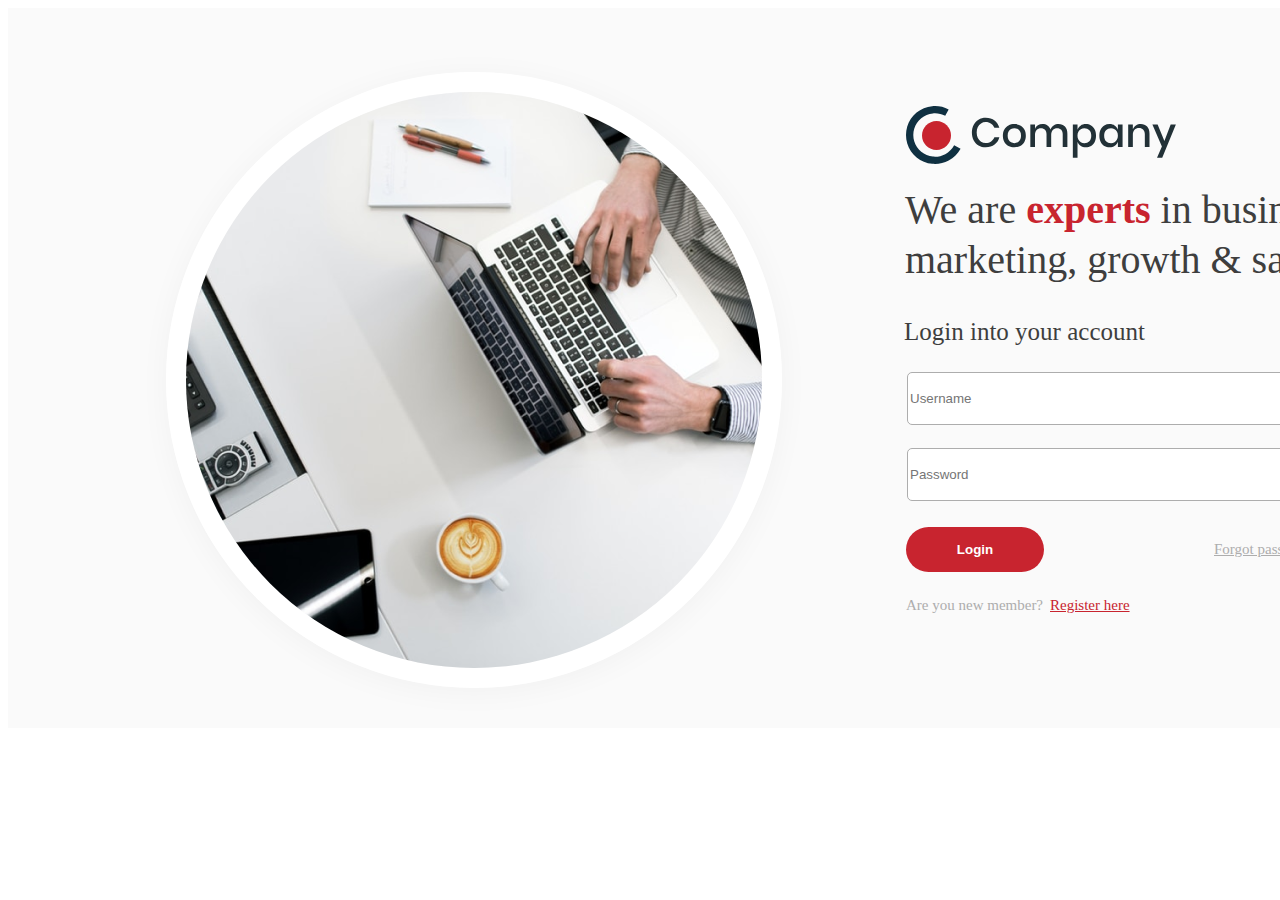
==== index.html @ 19c39835 "First task of Assignment 1" ====
<!DOCTYPE html>
<html lang="en">
<head>
    <meta charset="UTF-8">
    <meta name="viewport" content="width=device-width, initial-scale=1.0">
    <title>Assignment 1</title>
    <meta name="viewport" content="width=1560px,height=720px, initial-scale=1.0">
    <link rel="stylesheet" href="css/style.css">
</head>
<body>
    <div class="main">
            <div>
                <img src="images/hero-image.png" alt="hero-image" id="hero-image">
            </div>  
            
            <div>
                <img src="images/logo.svg" alt="logo" id="logo">
    
                <b id="tag-line">We are <b id="experts">experts</b> in business,<br>marketing, growth & sales.</b>

                <b id="login-text">Login into your account</b>
           
            
                <input type="text" name="username" id="uname" placeholder="Username">
            
            
                <input type="password" name="password" id="pass" placeholder="Password">
            
            
                <button id="login-button" title="Login"><b id="login-button-text">Login</b></button>
            
                <a href="" id="forgot-pass">Forgot password?</a>
           
            
                <b id="member">Are you new member?</b>
            
                <a id="new-registration" href="">Register here</a>
            </div>

    </div>
</body>
</html>
---- css/style.css ----
.main{
    top: 0px;
    left: 0px;
    width: 1560px;
    height: 720px;
    background: #FAFAFA 0% 0% no-repeat padding-box;
    opacity: 1;

}
/* 
.login{
    position: absolute;
    right: 818px;
    top: 72px;
    left: 166px;
    bottom: 72px;
    
} */

#hero-image{
    position: absolute;
    border-radius: 50%;
    top: 72px;
    left: 166px;
    width: 576px;
    height: 576px;
    background: transparent url('img/Ellipse 2.png') 0% 0% no-repeat padding-box;
    box-shadow: 0px 4px 31px #0000000A;
    border: 20px solid #FFFFFF;
    opacity: 1; 
}

#logo{
    position: absolute;
    top: 106px;
    left: 906px;
    width: 272px;
    height: 58px;
    /* UI Properties */
    opacity: 1;
}

#tag-line{
    position: absolute;
    top: 183px;
    left: 905px;
    width: 500px;
    height: 100px;
    text-align: left;
    font: normal normal 300 40px/47px Roboto;
    letter-spacing: 0px;
    color: #3E3E3E;
    opacity: 1;    
}

#experts{
    top: 183px;
    left: 1036px;
    width: 137px;
    height: 53px;
    text-align: left;
    font: normal normal 900 40px/53px Roboto;
    letter-spacing: 0px;
    color: #C8242F;
    opacity: 1;
    
}

#login-text{
    position: absolute;
    top: 315px;
    left: 904px;
    width: 260px;
    height: 33px;
    text-align: left;
    font: normal normal normal 25px/33px Roboto;
    letter-spacing: 0px;
    color: #3E3E3E;
    opacity: 1;    
}

#uname{
    position: absolute;
    top: 372px;
    left: 907px;
    width: 429px;
    height: 49px;
    background: #FFFFFF 0% 0% no-repeat padding-box;
    border: 1px solid #ADADAD;
    border-radius: 5px;
    opacity: 1;    
}



#pass{
    position: absolute;
    top: 448px;
    left: 907px;
    width: 429px;
    height: 49px;
    background: #FFFFFF 0% 0% no-repeat padding-box;
    border: 1px solid #ADADAD;
    border-radius: 5px;
    opacity: 1;    
}

#login-button{
    position: absolute;
    top: 527px;
    left: 906px;
    width: 138px;
    height: 45px;
    background: #C8242F 0% 0% no-repeat padding-box;
    border-radius: 23px;
    border: none;
    opacity: 1;
     
      
}

#login-button-text{
    top: 537px;
    left: 953px;
    width: 45px;
    height: 24px;
    text-align: left;
    font: normal normal medium 18px/24px Roboto;
    letter-spacing: 0px;
    color: #FFFFFF;
    opacity: 1;
}

#forgot-pass{
    position: absolute;
    top: 539px;
    left: 1214px;
    width: 121px;
    height: 20px;
    text-align: left;
    font: normal normal normal 15px/20px Roboto;
    letter-spacing: 0px;
    color: #ADADAD;
    opacity: 1;    
}

#member{
    position: absolute;
    top: 595px;
    left: 906px;
    width: 160px;
    height: 20px;
    text-align: left;
    font: normal normal normal 15px/20px Roboto;
    letter-spacing: 0px;
    color: #ADADAD;
    opacity: 1;
        
}

#new-registration{
    position: absolute;
    top: 595px;
    left: 1050px;
    width: 88px;
    height: 20px;
    text-align: left;
    font: normal normal normal 15px/20px Roboto;
    letter-spacing: 0px;
    color: #C8242F;
    opacity: 1;
        
}
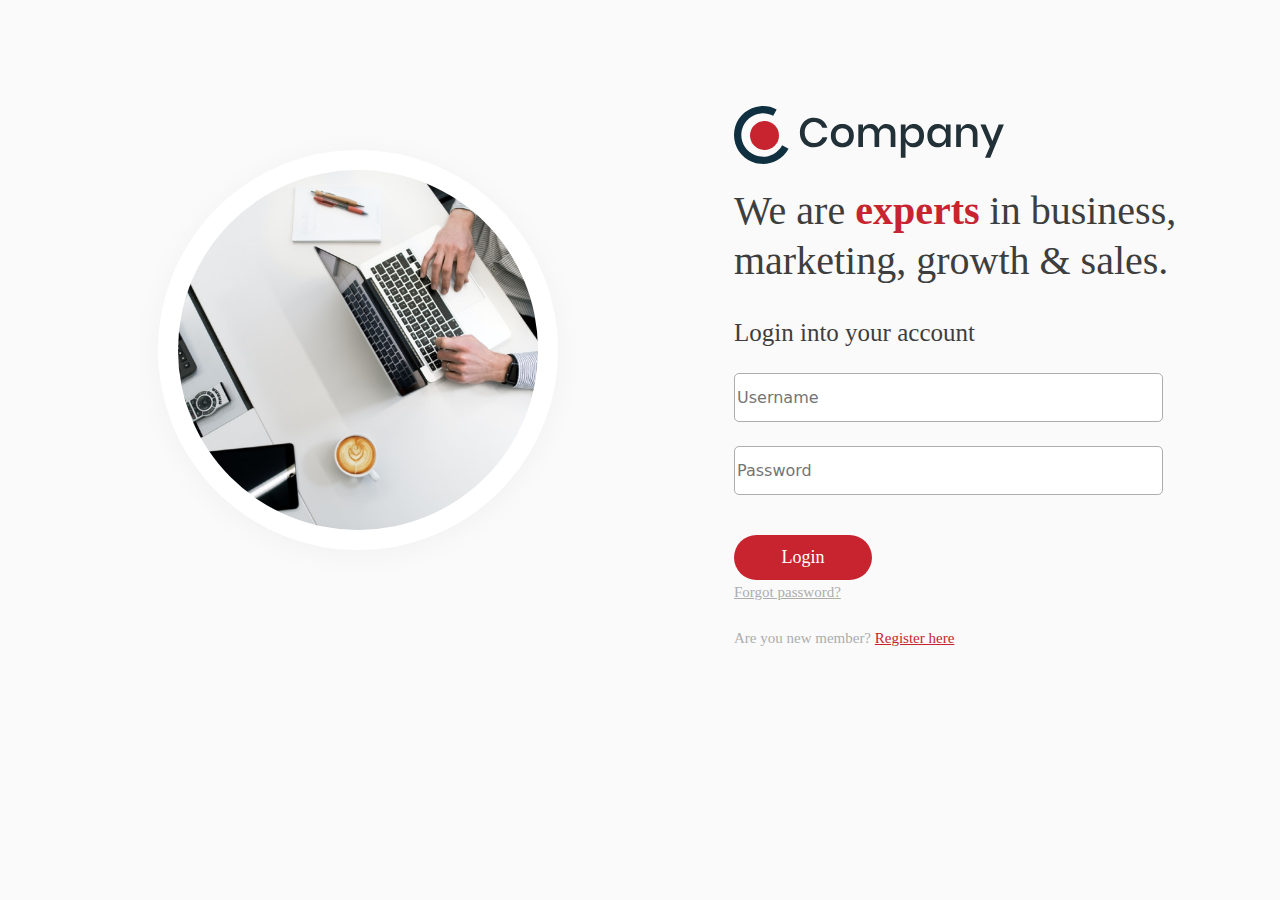
==== commit c3d578d0: "Assignment 3 task1 complted, task2 remaining" ====
--- a/index.html
+++ b/index.html
@@ -3,18 +3,19 @@
 <head>
     <meta charset="UTF-8">
     <meta name="viewport" content="width=device-width, initial-scale=1.0">
-    <title>Assignment 1</title>
-    <meta name="viewport" content="width=1560px,height=720px, initial-scale=1.0">
+    <title>Login Page</title>
     <link rel="stylesheet" href="css/style.css">
+    <link rel="stylesheet" href="css/bootstrap.min.css">
 </head>
 <body>
-    <div class="main">
-            <div>
-                <img src="images/hero-image.png" alt="hero-image" id="hero-image">
+    <div class="container-fluid">
+        <div class="row">
+            <div class="col-xl-6 class1" >
+                <img src="images/hero-image.png" alt="hero-image" id="hero-image" class="img-fluid" width="526px" height="526px">
             </div>  
             
-            <div>
-                <img src="images/logo.svg" alt="logo" id="logo">
+            <div class="col-xl-6" >
+                <img src="images/logo.svg" alt="logo" id="index-logo" class="img-fluid">
     
                 <b id="tag-line">We are <b id="experts">experts</b> in business,<br>marketing, growth & sales.</b>
 
@@ -27,15 +28,16 @@
                 <input type="password" name="password" id="pass" placeholder="Password">
             
             
-                <button id="login-button" title="Login"><b id="login-button-text">Login</b></button>
+                <button id="login-button" title="Login"><span>Login</span></button> 
             
-                <a href="" id="forgot-pass">Forgot password?</a>
+                <span><a href="" id="forgot-pass">Forgot password?</a></span>
            
             
-                <b id="member">Are you new member?</b>
+                <span id="member">Are you new member? <span><a id="new-registration" href="">Register here</a></span></span>
             
-                <a id="new-registration" href="">Register here</a>
+                
             </div>
+        </div>
 
     </div>
 </body>
--- a/css/style.css
+++ b/css/style.css
@@ -1,49 +1,38 @@
-.main{
+*{
     top: 0px;
     left: 0px;
-    width: 1560px;
-    height: 720px;
+    /* width: 1560px;
+    height: 720px; */
     background: #FAFAFA 0% 0% no-repeat padding-box;
     opacity: 1;
 
 }
-/* 
-.login{
-    position: absolute;
-    right: 818px;
-    top: 72px;
-    left: 166px;
-    bottom: 72px;
-    
-} */
 
 #hero-image{
-    position: absolute;
+    margin-right: 82px;
+    margin-top: 72px;
+    margin-left: 146px;
+    width: 556px;
+    height: 556px;
     border-radius: 50%;
-    top: 72px;
-    left: 166px;
-    width: 576px;
-    height: 576px;
     background: transparent url('img/Ellipse 2.png') 0% 0% no-repeat padding-box;
     box-shadow: 0px 4px 31px #0000000A;
     border: 20px solid #FFFFFF;
-    opacity: 1; 
-}
-
-#logo{
-    position: absolute;
-    top: 106px;
-    left: 906px;
+}
+
+#index-logo{
+    margin-left: 82px;
+    margin-top: 106px;
+    margin-right: 382px;
     width: 272px;
     height: 58px;
-    /* UI Properties */
-    opacity: 1;
 }
 
 #tag-line{
-    position: absolute;
-    top: 183px;
-    left: 905px;
+    display: block;
+    margin-top: 20px;
+    margin-left: 82px;
+    /* margin-bottom: 32px; */
     width: 500px;
     height: 100px;
     text-align: left;
@@ -54,8 +43,6 @@
 }
 
 #experts{
-    top: 183px;
-    left: 1036px;
     width: 137px;
     height: 53px;
     text-align: left;
@@ -67,8 +54,9 @@
 }
 
 #login-text{
-    position: absolute;
-    top: 315px;
+    display: block;
+    margin-left: 82px;
+    margin-top: 32px;
     left: 904px;
     width: 260px;
     height: 33px;
@@ -80,9 +68,9 @@
 }
 
 #uname{
-    position: absolute;
-    top: 372px;
-    left: 907px;
+    display: block;
+    margin-left: 82px;
+    margin-top: 24px;
     width: 429px;
     height: 49px;
     background: #FFFFFF 0% 0% no-repeat padding-box;
@@ -94,9 +82,9 @@
 
 
 #pass{
-    position: absolute;
-    top: 448px;
-    left: 907px;
+    display: block;
+    margin-left: 82px;
+    margin-top: 24px;
     width: 429px;
     height: 49px;
     background: #FFFFFF 0% 0% no-repeat padding-box;
@@ -106,62 +94,51 @@
 }
 
 #login-button{
-    position: absolute;
-    top: 527px;
-    left: 906px;
+    margin-right: 170px;
+    display: block;
+    margin-left: 82px;
+    margin-top: 40px;
     width: 138px;
     height: 45px;
     background: #C8242F 0% 0% no-repeat padding-box;
     border-radius: 23px;
     border: none;
     opacity: 1;
-     
-      
-}
-
-#login-button-text{
-    top: 537px;
-    left: 953px;
-    width: 45px;
-    height: 24px;
-    text-align: left;
-    font: normal normal medium 18px/24px Roboto;
-    letter-spacing: 0px;
+}
+
+#login-button span{
+    text-align: left;
+    font: normal normal normal 18px/24px Roboto;
+    letter-spacing: 0px;
+    background:#C8242F;
     color: #FFFFFF;
     opacity: 1;
 }
 
 #forgot-pass{
-    position: absolute;
-    top: 539px;
-    left: 1214px;
-    width: 121px;
+    margin-left: 82px;
+    text-align: left;
+    font: normal normal normal 15px/20px Roboto;
+    letter-spacing: 0px;
+    color: #ADADAD;
+    opacity: 1;    
+}
+
+#member{
+    display: block;
+    margin-left: 82px;
+    margin-top: 24px;
+    width: 250px;
     height: 20px;
     text-align: left;
     font: normal normal normal 15px/20px Roboto;
     letter-spacing: 0px;
     color: #ADADAD;
-    opacity: 1;    
-}
-
-#member{
-    position: absolute;
-    top: 595px;
-    left: 906px;
-    width: 160px;
-    height: 20px;
-    text-align: left;
-    font: normal normal normal 15px/20px Roboto;
-    letter-spacing: 0px;
-    color: #ADADAD;
     opacity: 1;
         
 }
 
 #new-registration{
-    position: absolute;
-    top: 595px;
-    left: 1050px;
     width: 88px;
     height: 20px;
     text-align: left;
@@ -170,4 +147,161 @@
     color: #C8242F;
     opacity: 1;
         
-}+}
+
+/* Responsive css */
+
+@media (max-width:1399px){
+    #hero-image{
+        margin-right: 150px;
+        margin-top: 150px;
+        margin-left: 146px;
+        width: 400px;
+        height: 400px;
+        border-radius: 50%;
+        background: transparent url('img/Ellipse 2.png') 0% 0% no-repeat padding-box;
+        box-shadow: 0px 4px 31px #0000000A;
+        border: 20px solid #FFFFFF;
+    }
+}
+
+@media (max-width:1199px){
+    .class1{
+        height: 0px;
+        width: 0px;
+        visibility: hidden;
+    }
+}
+
+@media (max-width:549px){
+
+    #index-logo{
+        margin-left: 30px;
+        margin-top: 40px;
+        margin-right: 382px;
+        width: 272px;
+        height: 58px;
+    }
+
+
+
+    #tag-line{
+        margin-top: 20px;
+        margin-left: 30px;
+        /* margin-bottom: 32px; */
+        text-align: left;
+        font: normal normal 300 20px/32px Roboto;
+        letter-spacing: 0px;
+        color: #3E3E3E;
+        opacity: 1;    
+    }
+    
+    #experts{
+        width: 137px;
+        height: 53px;
+        text-align: left;
+        font: normal normal 900 20px/32px Roboto;
+        letter-spacing: 0px;
+        color: #C8242F;
+        opacity: 1;
+        
+    }
+    
+    #login-text{
+        margin-left: 30px;
+        margin-top: 5px;
+        left: 904px;
+        width: 260px;
+        height: 33px;
+        text-align: left;
+        font: normal normal normal 20px/32px Roboto;
+        letter-spacing: 0px;
+        color: #3E3E3E;
+        opacity: 1;    
+    }
+
+    #uname{
+        display: block;
+        margin-left: 30px;
+        margin-top: 24px;
+        width: 250px;
+        height: 49px;
+        background: #FFFFFF 0% 0% no-repeat padding-box;
+        border: 1px solid #ADADAD;
+        border-radius: 5px;
+        opacity: 1;    
+    }
+    
+    
+    
+    #pass{
+        display: block;
+        margin-left: 30px;
+        margin-top: 24px;
+        width: 250px;
+        height: 49px;
+        background: #FFFFFF 0% 0% no-repeat padding-box;
+        border: 1px solid #ADADAD;
+        border-radius: 5px;
+        opacity: 1;    
+    }
+    
+    #login-button{
+        margin-right: 170px;
+        display: block;
+        margin-left: 30px;
+        margin-top: 40px;
+        width: 138px;
+        height: 45px;
+        background: #C8242F 0% 0% no-repeat padding-box;
+        border-radius: 23px;
+        border: none;
+        opacity: 1;
+    }
+    
+    #login-button span{
+        text-align: left;
+        font: normal normal normal 18px/24px Roboto;
+        letter-spacing: 0px;
+        background:#C8242F;
+        color: #FFFFFF;
+        opacity: 1;
+    }
+    
+    #forgot-pass{
+        margin-left: 30px;
+        text-align: left;
+        font: normal normal normal 15px/20px Roboto;
+        letter-spacing: 0px;
+        color: #ADADAD;
+        opacity: 1;    
+    }
+    
+    #member{
+        display: block;
+        margin-left: 30px;
+        margin-top: 24px;
+        width: 250px;
+        height: 20px;
+        text-align: left;
+        font: normal normal normal 15px/20px Roboto;
+        letter-spacing: 0px;
+        color: #ADADAD;
+        opacity: 1;
+            
+    }
+    
+    #new-registration{
+        width: 88px;
+        height: 20px;
+        text-align: left;
+        font: normal normal normal 15px/20px Roboto;
+        letter-spacing: 0px;
+        color: #C8242F;
+        opacity: 1;
+            
+    }
+
+    
+}
+
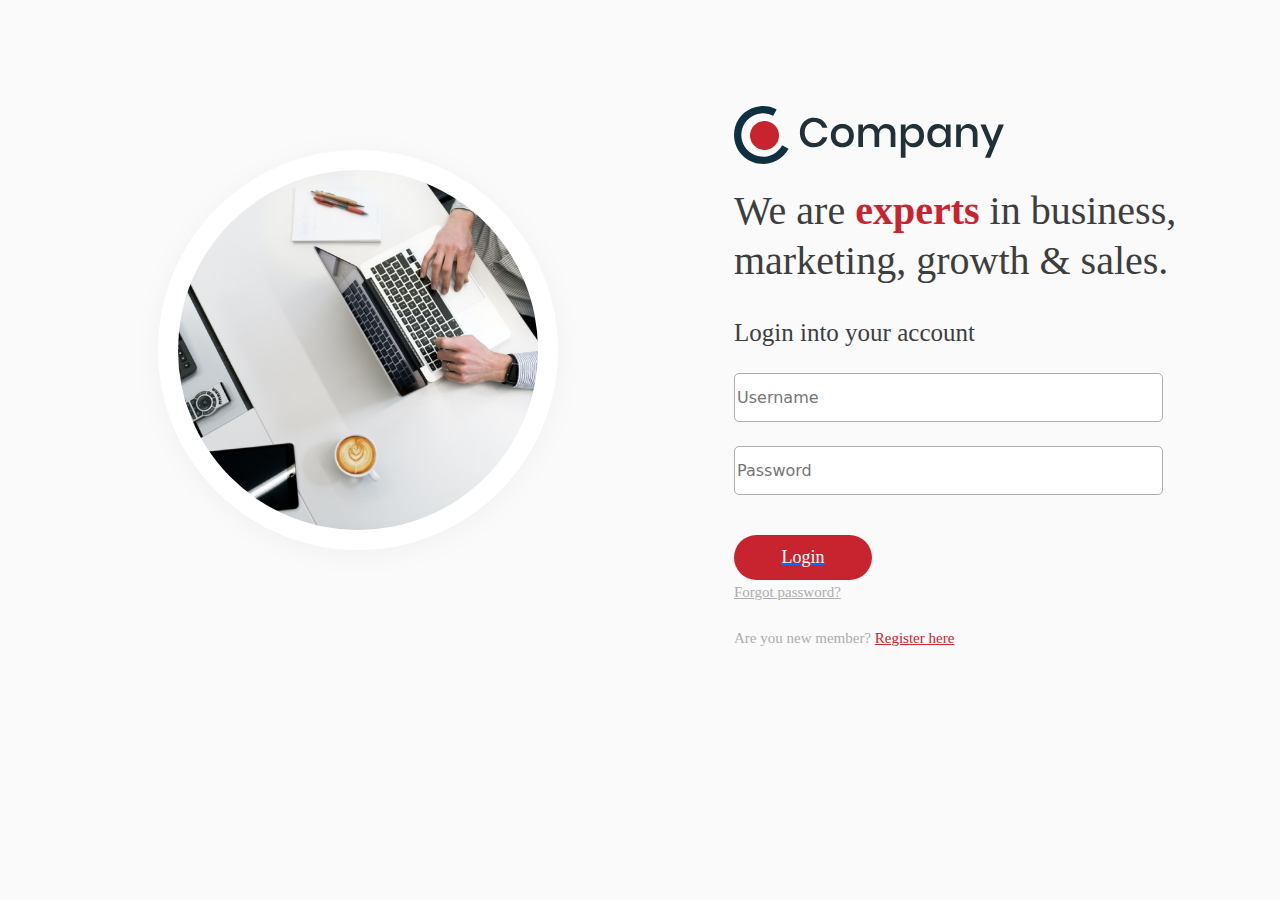
==== commit 1a88143d: "Made dashboard completely responsive" ====
--- a/index.html
+++ b/index.html
@@ -28,7 +28,7 @@
                 <input type="password" name="password" id="pass" placeholder="Password">
             
             
-                <button id="login-button" title="Login"><span>Login</span></button> 
+                <a href="dashboard.html"><button id="login-button" title="Login"><span>Login</span></button></a> 
             
                 <span><a href="" id="forgot-pass">Forgot password?</a></span>
            
--- a/css/style.css
+++ b/css/style.css
@@ -58,7 +58,7 @@
     margin-left: 82px;
     margin-top: 32px;
     left: 904px;
-    width: 260px;
+    width: 266px;
     height: 33px;
     text-align: left;
     font: normal normal normal 25px/33px Roboto;
